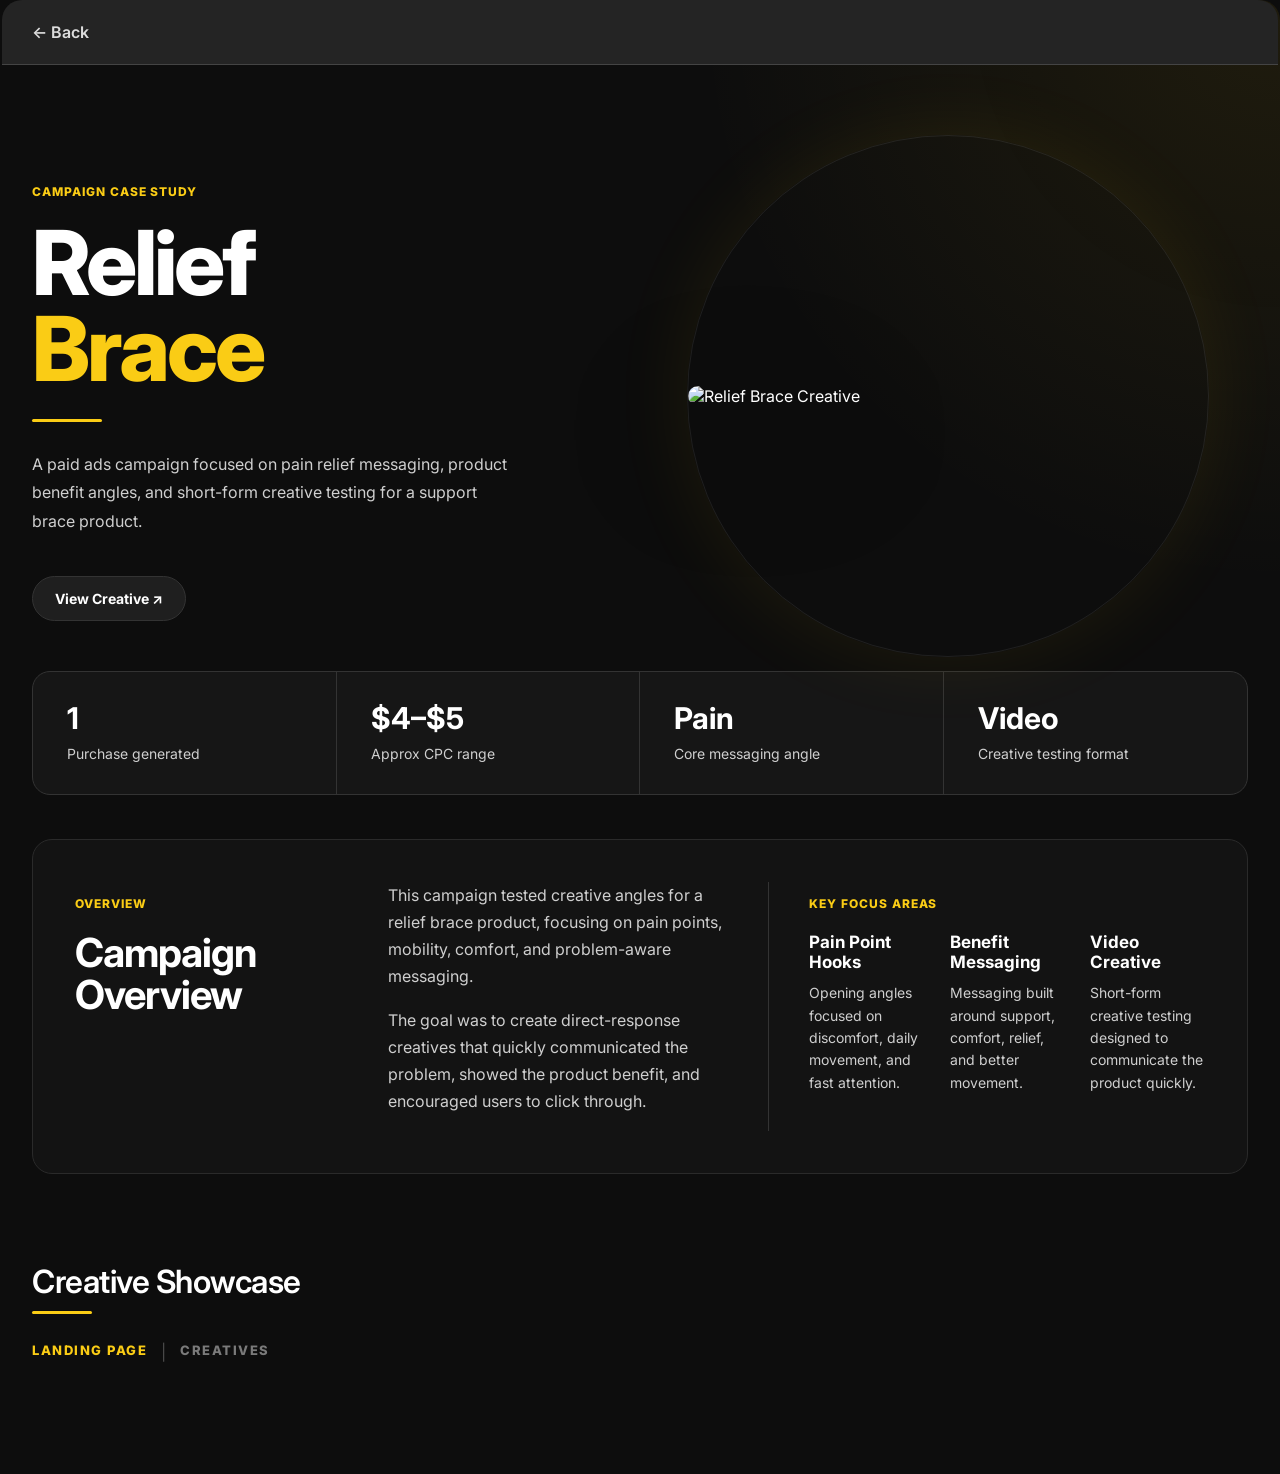
==== brace.html @ 1a973280 "Add files via upload" ====
<!DOCTYPE html>
<html lang="en">
<head>
  <meta charset="UTF-8">
  <title>Relief Brace - Arjun Portfolio</title>

  <link rel="icon" type="image/png" href="favicon.png">

  <link href="https://fonts.googleapis.com/css2?family=Inter:wght@400;500;600;700;800&display=swap" rel="stylesheet">
  <link rel="stylesheet" href="style.css">
</head>

<body>

<main class="main-panel project-page">

  <div class="corner-nav">
    <a href="index.html">← Back</a>
  </div>

  <section class="project-hero">

    <div class="hero-copy">
      <p class="case-label">CAMPAIGN CASE STUDY</p>

      <h1>Relief<br><span>Brace</span></h1>

      <div class="hero-line"></div>

      <p class="hero-description">
        A paid ads campaign focused on pain relief messaging, product benefit angles, and short-form creative testing for a support brace product.
      </p>

      <a href="#creative" class="hero-button">View Creative ↗</a>
    </div>

    <div class="hero-visual">
      <img src="images/brace-hero.jpg" alt="Relief Brace Creative">
    </div>

  </section>

  <section class="stats-strip">

    <div class="stat-card">
      <h3>1</h3>
      <p>Purchase generated</p>
    </div>

    <div class="stat-card">
      <h3>$4–$5</h3>
      <p>Approx CPC range</p>
    </div>

    <div class="stat-card">
      <h3>Pain</h3>
      <p>Core messaging angle</p>
    </div>

    <div class="stat-card">
      <h3>Video</h3>
      <p>Creative testing format</p>
    </div>

  </section>

  <section class="case-study-grid">

    <div class="overview-block">
      <p class="case-label">OVERVIEW</p>
      <h2>Campaign<br>Overview</h2>
    </div>

    <div class="overview-text">
      <p>
        This campaign tested creative angles for a relief brace product, focusing on pain points, mobility, comfort, and problem-aware messaging.
      </p>

      <p>
        The goal was to create direct-response creatives that quickly communicated the problem, showed the product benefit, and encouraged users to click through.
      </p>
    </div>

    <div class="focus-areas">
      <p class="case-label">KEY FOCUS AREAS</p>

      <div class="focus-grid">
        <div>
          <h3>Pain Point Hooks</h3>
          <p>Opening angles focused on discomfort, daily movement, and fast attention.</p>
        </div>

        <div>
          <h3>Benefit Messaging</h3>
          <p>Messaging built around support, comfort, relief, and better movement.</p>
        </div>

        <div>
          <h3>Video Creative</h3>
          <p>Short-form creative testing designed to communicate the product quickly.</p>
        </div>
      </div>
    </div>

  </section>

  <section id="creative" class="creative-showcase">

    <div class="corner-title">
      <h1>Creative Showcase</h1>
      <span></span>
    </div>

    <div class="showcase-switcher">

      <span
        class="switcher-link active-switch"
        onclick="showShowcaseTab('landing', this)"
      >
        LANDING PAGE
      </span>

      <span class="switcher-divider">|</span>

      <span
        class="switcher-link"
        onclick="showShowcaseTab('creatives', this)"
      >
        CREATIVES
      </span>

    </div>

    <!-- LANDING PAGE -->

    <div
      class="showcase-tab-content active"
      id="landing-tab"
    >

      <div class="landing-wrapper">

        <div class="stack-showcase landing-feature">

          <div class="stack-preview stack-back-1"></div>
          <div class="stack-preview stack-back-2"></div>

          <img
            src="images/brace-landing-1.jpg"
            class="stack-main-image"
            data-gallery="landing"
            data-index="0"
            alt=""
          >

        </div>

      </div>

    </div>

    <!-- CREATIVES -->

    <div
      class="showcase-tab-content"
      id="creatives-tab"
    >

      <div class="brace-video-grid">

  <video class="brace-video-tile" muted playsinline loop data-gallery="videos" data-index="0">
    <source src="videos/reliefbrace-1.mp4" type="video/mp4">
  </video>

  <video class="brace-video-tile" muted playsinline loop data-gallery="videos" data-index="1">
    <source src="videos/reliefbrace-2.mp4" type="video/mp4">
  </video>

  <video class="brace-video-tile" muted playsinline loop data-gallery="videos" data-index="2">
    <source src="videos/reliefbrace-3.mp4" type="video/mp4">
  </video>

  <video class="brace-video-tile" muted playsinline loop data-gallery="videos" data-index="3">
    <source src="videos/reliefbrace-4.mp4" type="video/mp4">
  </video>

  <video class="brace-video-tile" muted playsinline loop data-gallery="videos" data-index="4">
    <source src="videos/reliefbrace-5.mp4" type="video/mp4">
  </video>

  <video class="brace-video-tile" muted playsinline loop data-gallery="videos" data-index="5">
    <source src="videos/reliefbrace-6.mp4" type="video/mp4">
  </video>

</div>

    <!-- LIGHTBOX -->

    <div class="lightbox" id="lightbox">

      <span class="lightbox-close">
        &times;
      </span>

      <button class="lightbox-prev">
        ‹
      </button>

      <img
        class="lightbox-image"
        id="lightbox-image"
      >

      <button class="lightbox-next">
        ›
      </button>

    </div>

  </section>

</main>

<script>
const galleries = {
landing: [
  "images/brace-landing-1.jpg",
  "images/brace-landing-2.jpg",
  "images/brace-landing-3.jpg",
  "images/brace-landing-4.jpg",
  "images/brace-landing-5.jpg"
],
videos: [
  "videos/reliefbrace-1.mp4",
  "videos/reliefbrace-2.mp4",
  "videos/reliefbrace-3.mp4",
  "videos/reliefbrace-4.mp4",
  "videos/reliefbrace-5.mp4",
  "videos/reliefbrace-6.mp4"
],

  creatives: [
    "images/brace1.jpg",
    "images/brace2.jpg",
    "images/brace3.jpg",
    "images/brace4.jpg"
  ]
};

const lightbox = document.getElementById("lightbox");

let currentGallery = [];
let currentIndex = 0;

function renderLightboxItem() {

  const file = currentGallery[currentIndex];

  if (file.endsWith(".mp4")) {

    lightbox.innerHTML = `
      <span class="lightbox-close">&times;</span>

      <button class="lightbox-prev">‹</button>

      <video class="lightbox-video" controls autoplay>
        <source src="${file}" type="video/mp4">
      </video>

      <button class="lightbox-next">›</button>
    `;

  } else {

    lightbox.innerHTML = `
      <span class="lightbox-close">&times;</span>

      <button class="lightbox-prev">‹</button>

      <img class="lightbox-image" src="${file}">

      <button class="lightbox-next">›</button>
    `;
  }

  document.querySelector(".lightbox-next").addEventListener("click", (e) => {
    e.stopPropagation();

    currentIndex =
      (currentIndex + 1) % currentGallery.length;

    renderLightboxItem();
  });

  document.querySelector(".lightbox-prev").addEventListener("click", (e) => {
    e.stopPropagation();

    currentIndex =
      (currentIndex - 1 + currentGallery.length) % currentGallery.length;

    renderLightboxItem();
  });

  document.querySelector(".lightbox-close").addEventListener("click", () => {

    const video = lightbox.querySelector("video");

    if (video) {
      video.pause();
      video.currentTime = 0;
    }

    lightbox.classList.remove("active");

  });
}

document.querySelectorAll("[data-gallery]").forEach((item) => {

  item.addEventListener("click", () => {

    const galleryName = item.dataset.gallery;

    currentGallery = galleries[galleryName];

    currentIndex = parseInt(item.dataset.index);

    lightbox.classList.add("active");

    renderLightboxItem();

  });

});

lightbox.addEventListener("click", () => {

  const video = lightbox.querySelector("video");

  if (video) {
    video.pause();
    video.currentTime = 0;
  }

  lightbox.classList.remove("active");

});

function showShowcaseTab(tabId, element) {

  document.querySelectorAll(".showcase-tab-content").forEach(content => {
    content.classList.remove("active");
  });

  document.getElementById(tabId + "-tab").classList.add("active");

  document.querySelectorAll(".switcher-link").forEach(link => {
    link.classList.remove("active-switch");
  });

  element.classList.add("active-switch");
}
</script>

</body>
</html>
---- style.css ----
html {
  scroll-behavior: smooth;
}

* {
  box-sizing: border-box;
}

body {
  margin: 0;
  font-family: 'Inter', sans-serif;
  background: #0d0d0d;
  color: #ffffff;
}

a {
  color: #60a5fa;
  text-decoration: none;
}

a:hover {
  color: #79bdff;
  text-decoration: underline;
}

p {
  color: #cfcfcf;
  line-height: 1.7;
}

/* MAIN LAYOUT */

.page {
  display: flex;
  gap: 40px;
  padding: 50px;
}

.sidebar-card {
  width: 260px;
  background: #141414;
  border-radius: 20px;
  padding: 30px;
  height: fit-content;
  align-self: flex-start;
}

.main-panel {
  flex: 1;
  background: #141414;
  border-radius: 20px;
  padding: 0 30px 40px;
  position: relative;
}

/* SIDEBAR */

.profile-box {
  text-align: center;
  margin-bottom: 20px;
}

.profile-flip {
  width: 130px;
  height: 130px;
  margin: 0 auto 20px;
  perspective: 1000px;
}

.flip-inner {
  width: 100%;
  height: 100%;
  position: relative;
  transition: transform 0.6s ease;
  transform-style: preserve-3d;
}

.profile-flip:hover .flip-inner {
  transform: rotateY(180deg);
}

.flip-front,
.flip-back {
  position: absolute;
  width: 100%;
  height: 100%;
  border-radius: 25px;
  backface-visibility: hidden;
  display: flex;
  align-items: center;
  justify-content: center;
  box-shadow:
  0 10px 30px rgba(0,0,0,0.35),
  0 0 40px rgba(250,204,21,0.06);
}

.flip-front img {
  width: 100%;
  height: 100%;
  object-fit: cover;
  border-radius: 30px;
  transform: scale(1.08);
  filter: contrast(1.03) brightness(1.02);
  box-shadow:
  0 10px 30px rgba(0,0,0,0.35),
  0 0 40px rgba(250,204,21,0.06);
}

.flip-back {
  background: #1a1a1a;
  color: #facc15;
  font-size: 34px;
  font-weight: 700;
  transform: rotateY(180deg);
}

.role-tag {
  color: #aaa;
  font-size: 14px;
}

.sidebar-divider {
  height: 1px;
  background: #222;
  margin: 20px 0;
}

.info-item {
  margin-bottom: 16px;
}

.info-label {
  font-size: 11px;
  color: #888;
}

.info-item p {
  margin: 4px 0 0;
  font-size: 14px;
}

/* NAV */

.corner-nav {
  position: sticky;
  top: 0;
  z-index: 10;
  background: #242424;
  display: flex;
  gap: 36px;
  align-items: center;
  padding: 22px 30px;
  margin: 0 -30px 35px;
  border-bottom: 1px solid #444;
  border-radius: 20px 20px 0 0;
}

.corner-nav a {
  color: #ddd;
  text-decoration: none;
  font-weight: 600;
  font-size: 16px;
}

.corner-nav a:hover,
.corner-nav a.active {
  color: #facc15;
  text-decoration: none;
}

/* SECTION TITLES */

.corner-title {
  margin-bottom: 28px;
}

.corner-title h1 {
  font-size: 26px;
  font-weight: 600;
  line-height: 1.1;
  margin: 0;
  color: #ffffff;
  letter-spacing: -0.5px;
}

.corner-title span {
  display: block;
  width: 60px;
  height: 3px;
  background: #facc15;
  border-radius: 999px;
  margin-top: 12px;
}

.page-section {
  margin-bottom: 60px;
  scroll-margin-top: 120px;
}

#contact {
  min-height: 80vh;
}

/* CARDS */

.card-grid {
  display: grid;
  gap: 20px;
  margin-top: 25px;
}

.two-up {
  grid-template-columns: repeat(3, 1fr);
}

.info-card {
  background: #1a1a1a;
  padding: 20px;
  border-radius: 14px;
}

.icon-card {
  display: grid;
  grid-template-columns: 56px 1fr;
  gap: 18px;
  align-items: center;
}

.icon-card svg {
  width: 36px;
  height: 36px;
  stroke-width: 2.6;
  color: #facc15;
  display: block;
}

.icon-card p {
  margin-top: 6px;
  font-size: 14px;
}

/* WORK GRID */

.work-grid {
  display: grid;
  grid-template-columns: repeat(3, 1fr);
  gap: 22px;
  margin-top: 30px;
}

.work-tile {
  position: relative;
  display: block;
  height: 280px;
  border-radius: 16px;
  overflow: hidden;
  background: #1a1a1a;
}

.work-tile img {
  width: 100%;
  height: 100%;
  object-fit: cover;
  transition: transform 0.35s ease, opacity 0.35s ease;
}

.work-overlay {
  position: absolute;
  inset: 0;
  background: rgba(0, 0, 0, 0.65);
  display: flex;
  flex-direction: column;
  justify-content: center;
  align-items: center;
  color: #fff;
  opacity: 0;
  transition: opacity 0.35s ease;
  text-align: center;
  padding: 20px;
}

.work-overlay h3 {
  margin: 0 0 8px;
  font-size: 22px;
}

.work-overlay p {
  margin: 0;
  color: #cfcfcf;
  font-size: 14px;
}

.work-tile:hover img {
  transform: scale(1.05);
  opacity: 0.7;
}

.work-tile:hover .work-overlay {
  opacity: 1;
}

/* OLD CAMPAIGN / CAROUSEL SUPPORT */

.campaign-section {
  display: grid;
  grid-template-columns: 1fr 520px;
  gap: 35px;
  margin-top: 35px;
  margin-bottom: 70px;
  align-items: start;
}

.carousel-wrapper {
  position: relative;
  width: 520px;
  overflow: hidden;
}

.campaign-carousel {
  display: flex;
  overflow-x: auto;
  scroll-snap-type: x mandatory;
  scroll-behavior: smooth;
  scrollbar-width: none;
}

.campaign-carousel::-webkit-scrollbar {
  display: none;
}

.campaign-carousel img,
.campaign-video,
.placeholder-slide {
  width: 520px;
  height: 520px;
  object-fit: contain;
  background: #141414;
  border-radius: 14px;
  scroll-snap-align: start;
  flex-shrink: 0;
}

.placeholder-slide {
  display: flex;
  align-items: center;
  justify-content: center;
  color: #aaa;
  font-size: 14px;
}

.carousel-btn {
  position: absolute;
  top: 50%;
  transform: translateY(-50%);
  z-index: 5;
  width: 38px;
  height: 38px;
  border-radius: 50%;
  border: none;
  background: #facc15;
  color: #111;
  font-size: 28px;
  font-weight: 600;
  cursor: pointer;
}

.left-btn {
  left: 10px;
}

.right-btn {
  right: 10px;
}

/* PROJECT PAGE */

.project-page {
  min-height: 100vh;
  background: radial-gradient(circle at top right, rgba(250, 204, 21, 0.08), transparent 30%),
              #0d0d0d;
  color: #ffffff;
  padding: 0 32px 70px;
}

.project-hero {
  display: grid;
  grid-template-columns: 1fr 1.1fr;
  gap: 70px;
  align-items: center;
  min-height: 520px;
  max-width: 1350px;
  margin: 0 auto;
  padding: 70px 0 50px;
}

.case-label {
  color: #facc15;
  font-size: 12px;
  font-weight: 800;
  letter-spacing: 0.08em;
  margin-bottom: 18px;
}

.hero-copy h1 {
  font-size: clamp(58px, 7vw, 96px);
  line-height: 0.95;
  margin: 0;
  letter-spacing: -3px;
  font-weight: 800;
}

.hero-copy h1 span {
  color: #facc15;
}

.hero-line {
  width: 70px;
  height: 3px;
  background: #facc15;
  border-radius: 999px;
  margin: 28px 0;
}

.hero-description {
  max-width: 480px;
  font-size: 16px;
  color: #cfcfcf;
  line-height: 1.8;
}

.hero-button {
  display: inline-flex;
  margin-top: 24px;
  padding: 13px 22px;
  background: #1f1f1f;
  border: 1px solid #333;
  border-radius: 999px;
  color: #fff;
  font-size: 14px;
  font-weight: 700;
  text-decoration: none;
}

.hero-button:hover {
  color: #facc15;
  text-decoration: none;
  border-color: #facc15;
}

.hero-visual {
  position: relative;
  display: flex;
  justify-content: center;
  align-items: center;
}

.hero-visual::before {
  content: "";
  position: absolute;
  width: 520px;
  height: 520px;
  border-radius: 50%;
  border: 1px solid rgba(255, 255, 255, 0.08);
  box-shadow: 0 0 80px rgba(250, 204, 21, 0.08);
}

.hero-visual img {
  position: relative;
  width: min(520px, 90%);
  border-radius: 24px;
  filter: drop-shadow(0 35px 70px rgba(0, 0, 0, 0.55));
}

/* STATS */

.stats-strip {
  max-width: 1350px;
  margin: 0 auto 44px;
  display: grid;
  grid-template-columns: repeat(4, 1fr);
  background: rgba(255, 255, 255, 0.035);
  border: 1px solid #333;
  border-radius: 18px;
  overflow: hidden;
}

.stat-card {
  padding: 28px 34px;
  border-right: 1px solid #333;
}

.stat-card:last-child {
  border-right: none;
}

.stat-card h3 {
  margin: 0 0 6px;
  font-size: 30px;
  color: #fff;
}

.stat-card p {
  margin: 0;
  color: #cfcfcf;
  font-size: 14px;
}

/* CASE STUDY CONTENT */

.case-study-grid {
  max-width: 1350px;
  margin: 0 auto 70px;
  display: grid;
  grid-template-columns: 0.8fr 1fr 1.3fr;
  gap: 44px;
  padding: 42px;
  background: rgba(255, 255, 255, 0.025);
  border: 1px solid #2a2a2a;
  border-radius: 20px;
}

.overview-block h2 {
  font-size: 40px;
  line-height: 1.05;
  margin: 0;
  letter-spacing: -1px;
}

.overview-text p {
  margin-top: 0;
}

.focus-areas {
  border-left: 1px solid #333;
  padding-left: 40px;
}

.focus-grid {
  display: grid;
  grid-template-columns: repeat(3, 1fr);
  gap: 26px;
}

.focus-grid h3 {
  margin: 0 0 10px;
  font-size: 17px;
}

.focus-grid p {
  margin: 0;
  font-size: 14px;
  color: #cfcfcf;
  line-height: 1.6;
}

/* CREATIVE SHOWCASE */

.creative-showcase {
  margin-top: 90px;
}

.creative-showcase .corner-title h1 {
  font-size: 32px;
}

.showcase-switcher {
  display: flex;
  gap: 14px;
  margin: 28px 0 42px;
}

.switcher-link {
  color: rgba(255,255,255,0.45);
  font-size: 13px;
  font-weight: 800;
  letter-spacing: 1.5px;
  cursor: pointer;
}

.active-switch {
  color: #facc15;
}

.switcher-divider {
  color: rgba(255,255,255,0.25);
}

.showcase-tab-content {
  display: none;
}

.showcase-tab-content.active {
  display: block;
}

/* LANDING PAGE */

.landing-feature {
  width: calc(100vw - 120px);
  max-width: 1500px;
}

.stack-showcase {
  position: relative;
}

.stack-preview {
  position: absolute;
  inset: 0;
  border-radius: 26px;
  background: #d8d8d8;
}

.stack-back-1 {
  transform: translate(10px, 10px);
  opacity: 0.45;
}

.stack-back-2 {
  transform: translate(18px, 18px);
  opacity: 0.2;
}

.stack-main-image {
  position: relative;
  z-index: 3;
  width: 100%;
  display: block;
  border-radius: 26px;
  box-shadow: 0 30px 80px rgba(0,0,0,0.45);
  cursor: pointer;
}

/* CREATIVES */

.creative-split-layout {
  display: flex;
  gap: 90px;
  align-items: flex-start;
}

.creative-stack {
  width: 360px;
}

.creative-stack .stack-main-image,
.stack-main-video {
  position: relative;
  z-index: 3;
  width: 100%;
  aspect-ratio: 9 / 16;
  object-fit: cover;
  border-radius: 26px;
  box-shadow: 0 30px 80px rgba(0,0,0,0.45);
  cursor: pointer;
}
/* LIGHTBOX */

.lightbox {
  position: fixed;
  inset: 0;
  background: rgba(0,0,0,0.92);
  display: none;
  align-items: center;
  justify-content: center;
  z-index: 99999;
  padding: 40px;
}

.lightbox.active {
  display: flex;
}

.lightbox-image {
  max-width: 92vw;
  max-height: 92vh;
  border-radius: 18px;
  box-shadow: 0 40px 120px rgba(0,0,0,0.6);
}

.lightbox-close {
  position: absolute;
  top: 26px;
  right: 34px;
  font-size: 44px;
  color: white;
  cursor: pointer;
  z-index: 10;
}

.lightbox-prev,
.lightbox-next {
  position: absolute;
  top: 50%;
  transform: translateY(-50%);
  width: 56px;
  height: 56px;
  border: none;
  border-radius: 999px;
  background: #facc15;
  color: #111;
  font-size: 34px;
  font-weight: 700;
  cursor: pointer;
  z-index: 10;
}

.lightbox-prev {
  left: 32px;
}

.lightbox-next {
  right: 32px;
}
.lightbox-video {
  max-width: 420px;
  max-height: 90vh;
  border-radius: 18px;
  box-shadow: 0 30px 80px rgba(0,0,0,0.55);
}
.square-creative {
  aspect-ratio: 1 / 1 !important;
  object-fit: cover !important;
}
.orthopedic-grid {
  display: grid;
  grid-template-columns: repeat(3, 1fr);
  gap: 28px;
  max-width: 1700px;
  width: 100%;
}

.orthopedic-grid img {
  width: 100%;
  aspect-ratio: 1 / 1;
  object-fit: cover;
  border-radius: 28px;
  cursor: pointer;

  border: 1px solid rgba(255,255,255,0.08);

  box-shadow:
    0 30px 70px rgba(0,0,0,0.35);

  transition:
    transform 0.3s ease,
    box-shadow 0.3s ease;
}

.orthopedic-grid img:hover {
  transform: translateY(-6px);

  box-shadow:
    0 40px 90px rgba(0,0,0,0.45);
}
.brace-video-grid {
  display: grid;
  grid-template-columns: repeat(3, 1fr);
  gap: 28px;
  max-width: 1300px;
  width: 100%;
}

.brace-video-tile {
  width: 100%;
  max-width: 380px;
  aspect-ratio: 1 / 1;
  object-fit: contain;
  background: #000;
  border-radius: 28px;
  cursor: pointer;
  border: 1px solid rgba(255,255,255,0.08);
  box-shadow: 0 30px 70px rgba(0,0,0,0.35);
  transition: transform 0.3s ease, box-shadow 0.3s ease;
}

.brace-video-tile:hover {
  transform: translateY(-6px);
  box-shadow: 0 40px 90px rgba(0,0,0,0.45);
}
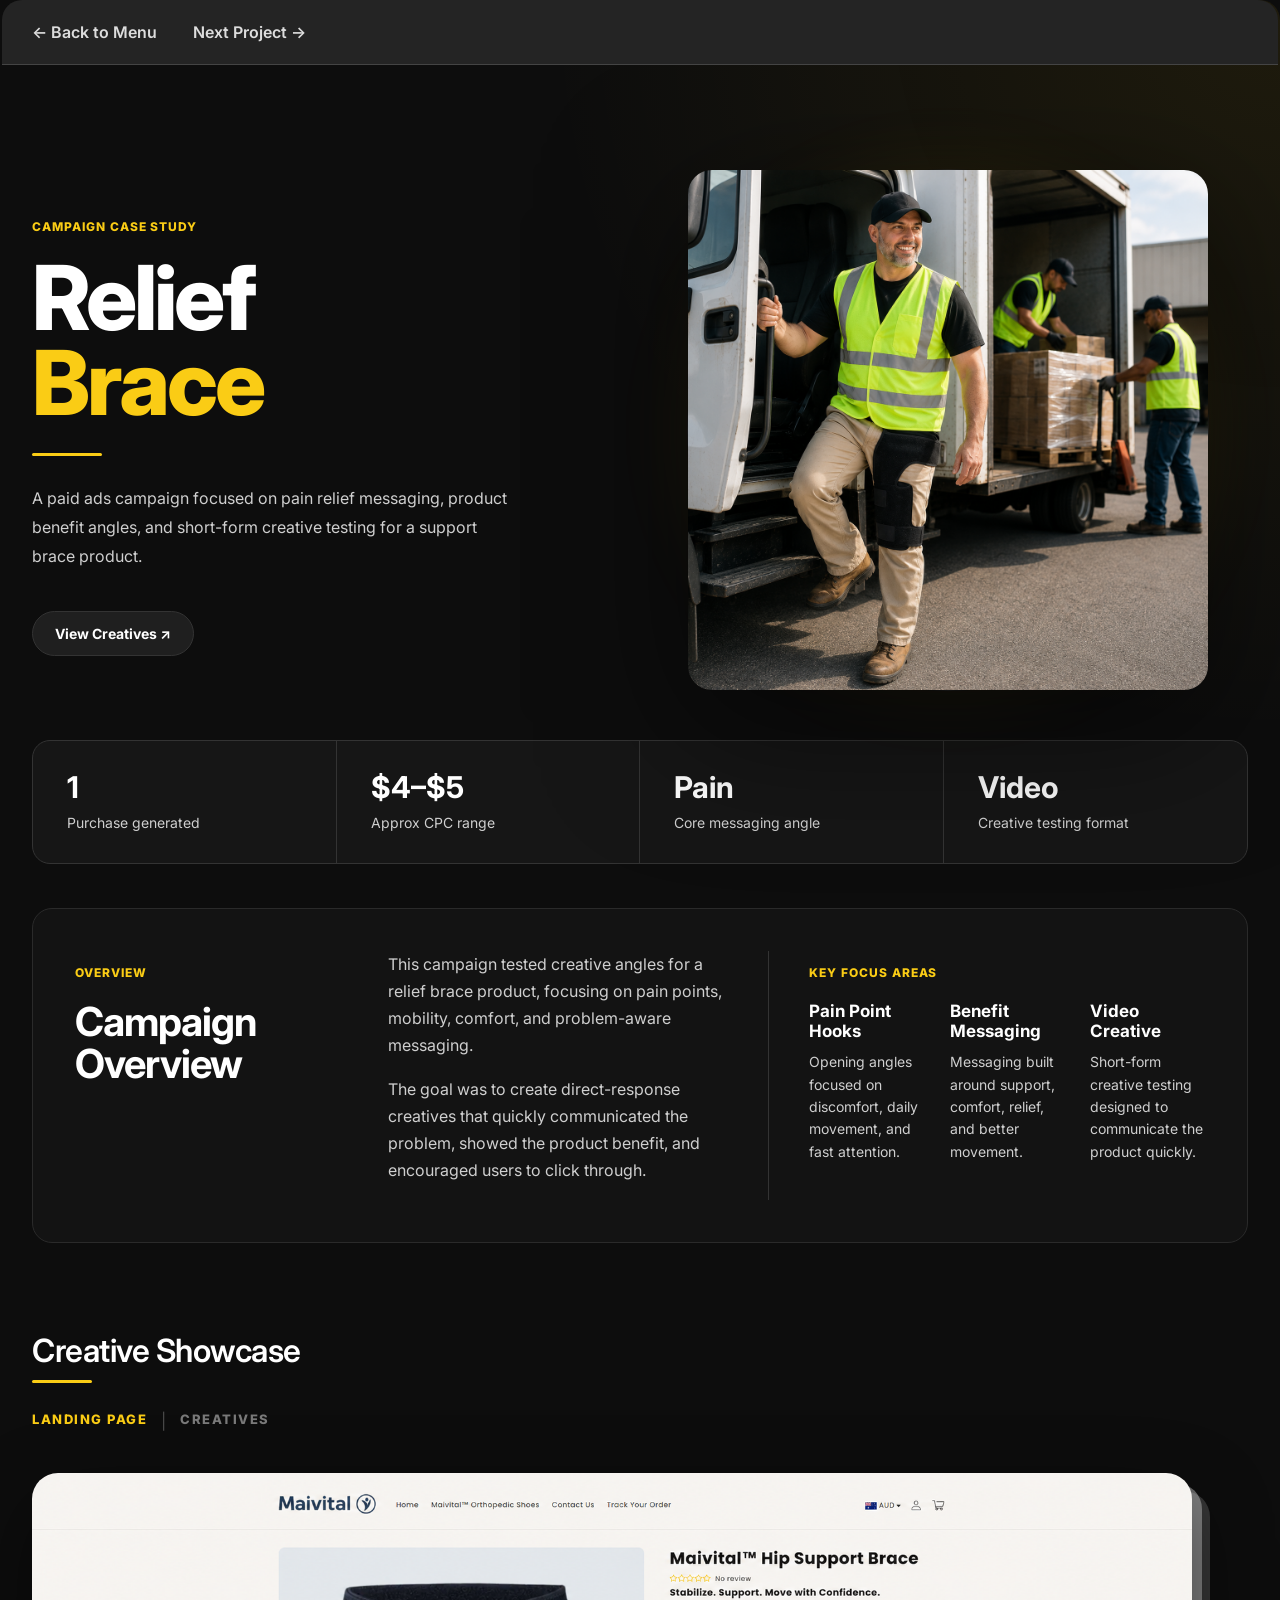
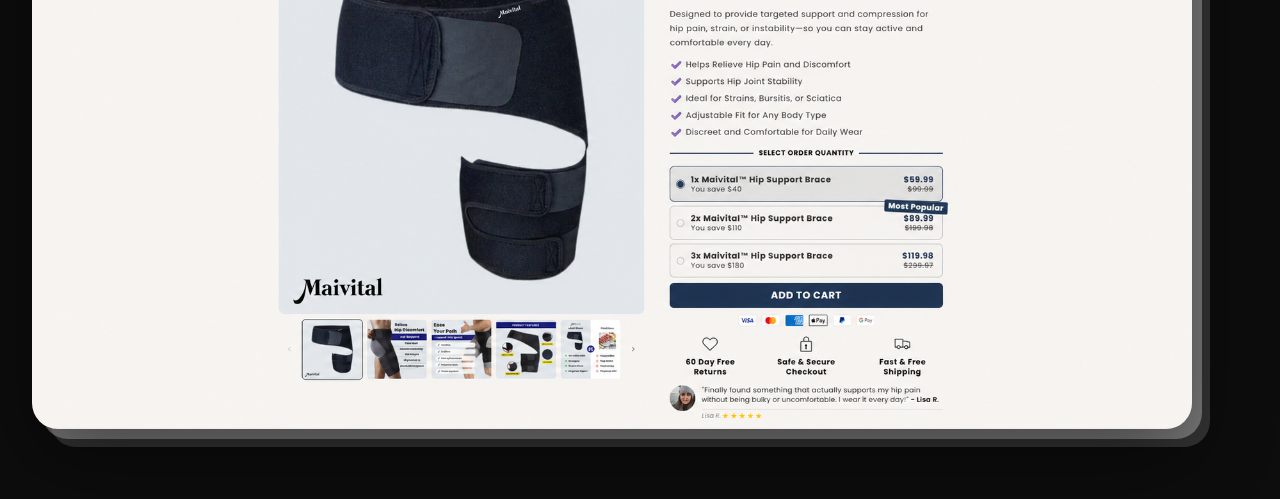
==== commit 7f5e357c: "Update brace.html" ====
--- a/brace.html
+++ b/brace.html
@@ -14,9 +14,13 @@
 
 <main class="main-panel project-page">
 
-  <div class="corner-nav">
-    <a href="index.html">← Back</a>
-  </div>
+<div class="corner-nav">
+  <a href="index.html">← Back to Menu</a>
+
+  <a href="flashcards.html" class="next-project-btn">
+    Next Project →
+  </a>
+</div>
 
   <section class="project-hero">
 
@@ -31,7 +35,7 @@
         A paid ads campaign focused on pain relief messaging, product benefit angles, and short-form creative testing for a support brace product.
       </p>
 
-      <a href="#creative" class="hero-button">View Creative ↗</a>
+      <a href="#creative" class="hero-button">View Creatives ↗</a>
     </div>
 
     <div class="hero-visual">
@@ -363,4 +367,4 @@
 </script>
 
 </body>
-</html>+</html>
--- a/style.css
+++ b/style.css
@@ -777,4 +777,128 @@
 .brace-video-tile:hover {
   transform: translateY(-6px);
   box-shadow: 0 40px 90px rgba(0,0,0,0.45);
-}+}
+/* REAL MOBILE FIX */
+
+@media screen and (max-width: 900px) {
+
+  .page {
+    display: flex !important;
+    flex-direction: column !important;
+    padding: 18px !important;
+    gap: 22px !important;
+  }
+
+  .sidebar-card {
+    width: 100% !important;
+    max-width: none !important;
+    position: relative !important;
+    margin: 0 !important;
+    padding: 26px 22px !important;
+  }
+
+  .main-panel {
+    width: 100% !important;
+    max-width: none !important;
+  }
+
+  .profile-box {
+    margin-bottom: 16px !important;
+  }
+
+  .profile-flip {
+    width: 150px !important;
+    height: 150px !important;
+  }
+
+  .profile-box h1 {
+    font-size: 32px !important;
+  }
+
+  .corner-nav {
+    overflow-x: auto !important;
+    padding: 18px 20px !important;
+  }
+
+  .corner-nav a {
+    font-size: 15px !important;
+    white-space: nowrap !important;
+  }
+
+  .page-section {
+    padding: 30px 22px !important;
+  }
+
+  .page-section h2 {
+    font-size: 28px !important;
+  }
+
+  .page-section p {
+    font-size: 16px !important;
+    line-height: 1.75 !important;
+  }
+
+  .card-grid,
+  .card-grid.two-up {
+    display: grid !important;
+    grid-template-columns: 1fr !important;
+    gap: 20px !important;
+  }
+
+  .card,
+  .work-card,
+  .ai-card {
+    width: 100% !important;
+    min-height: auto !important;
+    padding: 26px !important;
+  }
+
+  .work-card img {
+    width: 100% !important;
+    height: auto !important;
+    max-height: 260px !important;
+    object-fit: contain !important;
+  }
+}
+/* ACTUAL MOBILE WORK SECTION */
+
+@media screen and (max-width: 900px) {
+
+  .work-grid {
+    display: grid !important;
+    grid-template-columns: 1fr !important;
+    gap: 20px !important;
+  }
+
+  .work-tile {
+    height: 220px !important;
+    border-radius: 20px !important;
+  }
+
+  .work-tile img {
+    width: 100% !important;
+    height: 100% !important;
+    object-fit: cover !important;
+  }
+
+  .work-overlay {
+    opacity: 1 !important;
+    background: linear-gradient(
+      to top,
+      rgba(0,0,0,0.8),
+      rgba(0,0,0,0.15)
+    ) !important;
+    justify-content: flex-end !important;
+    padding: 20px !important;
+  }
+
+  .work-overlay h3 {
+    font-size: 18px !important;
+  }
+
+  .work-overlay p {
+    font-size: 13px !important;
+  }
+
+}
+
